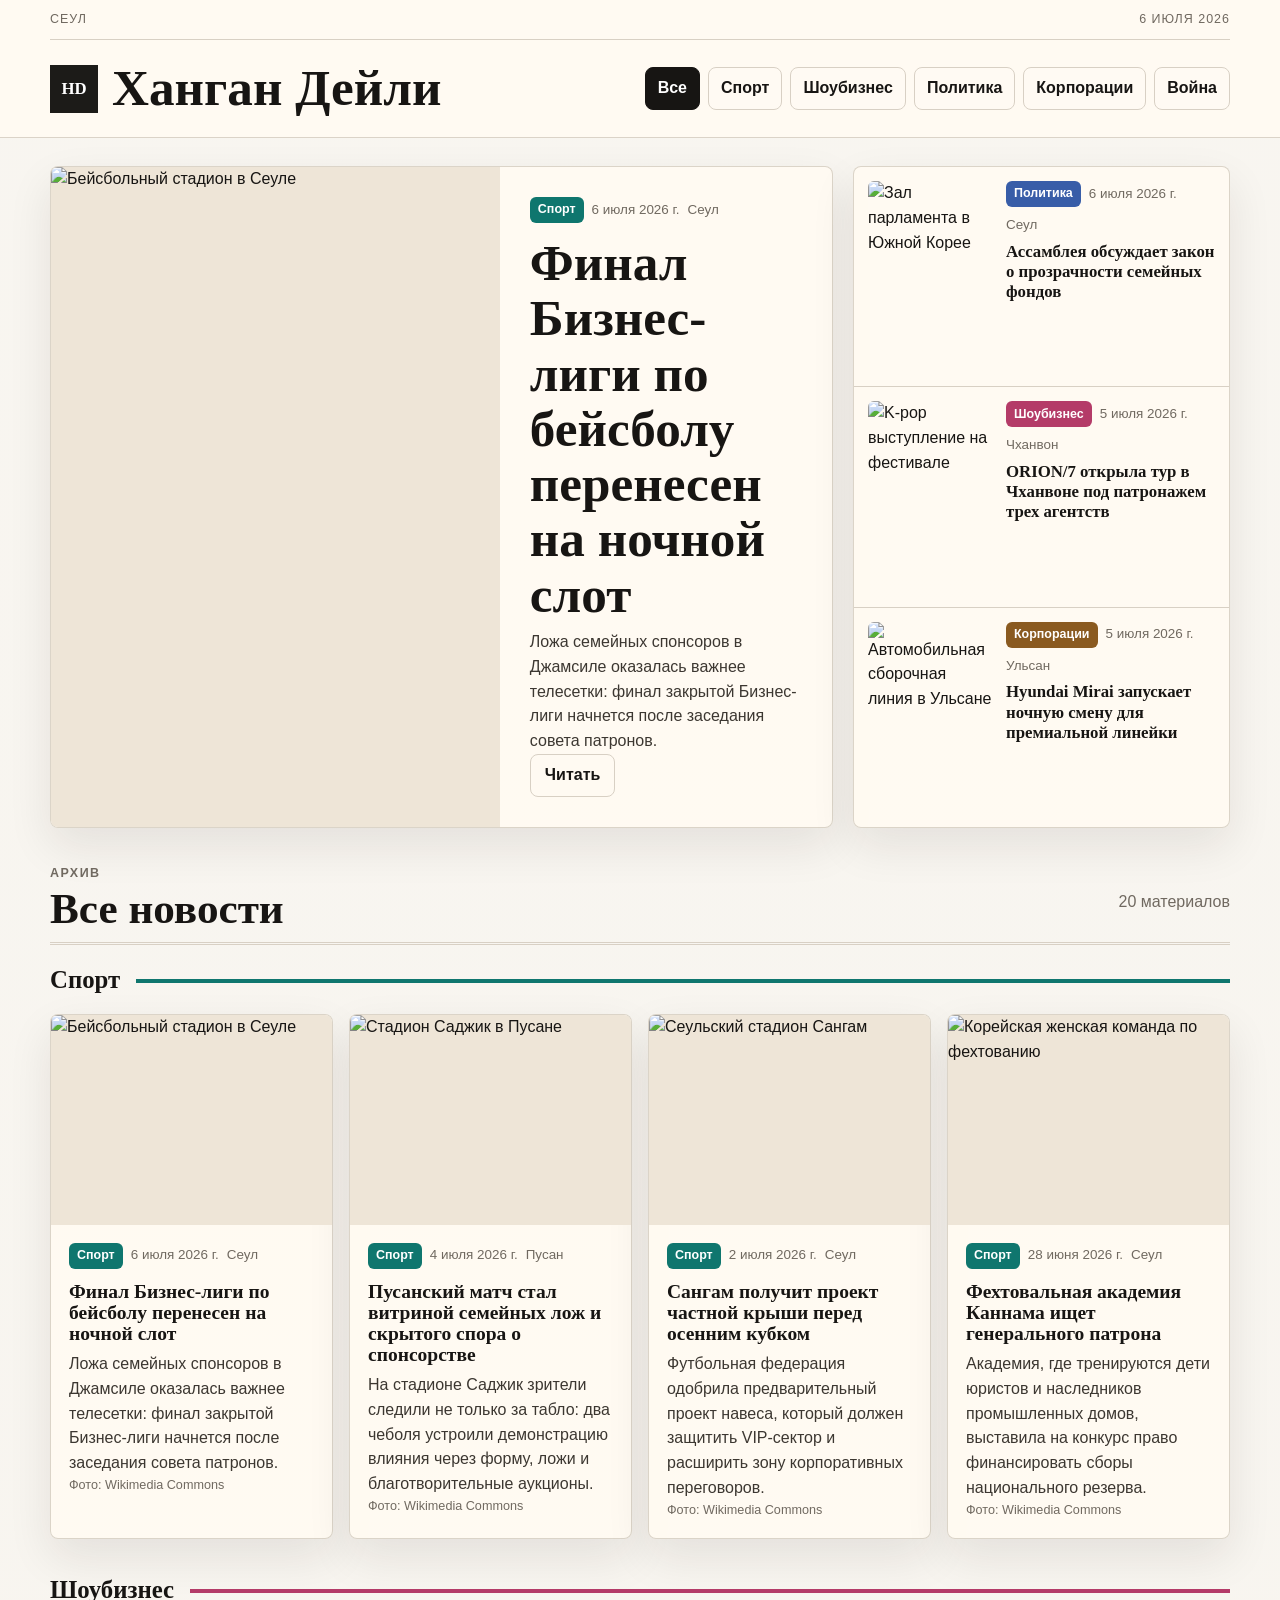
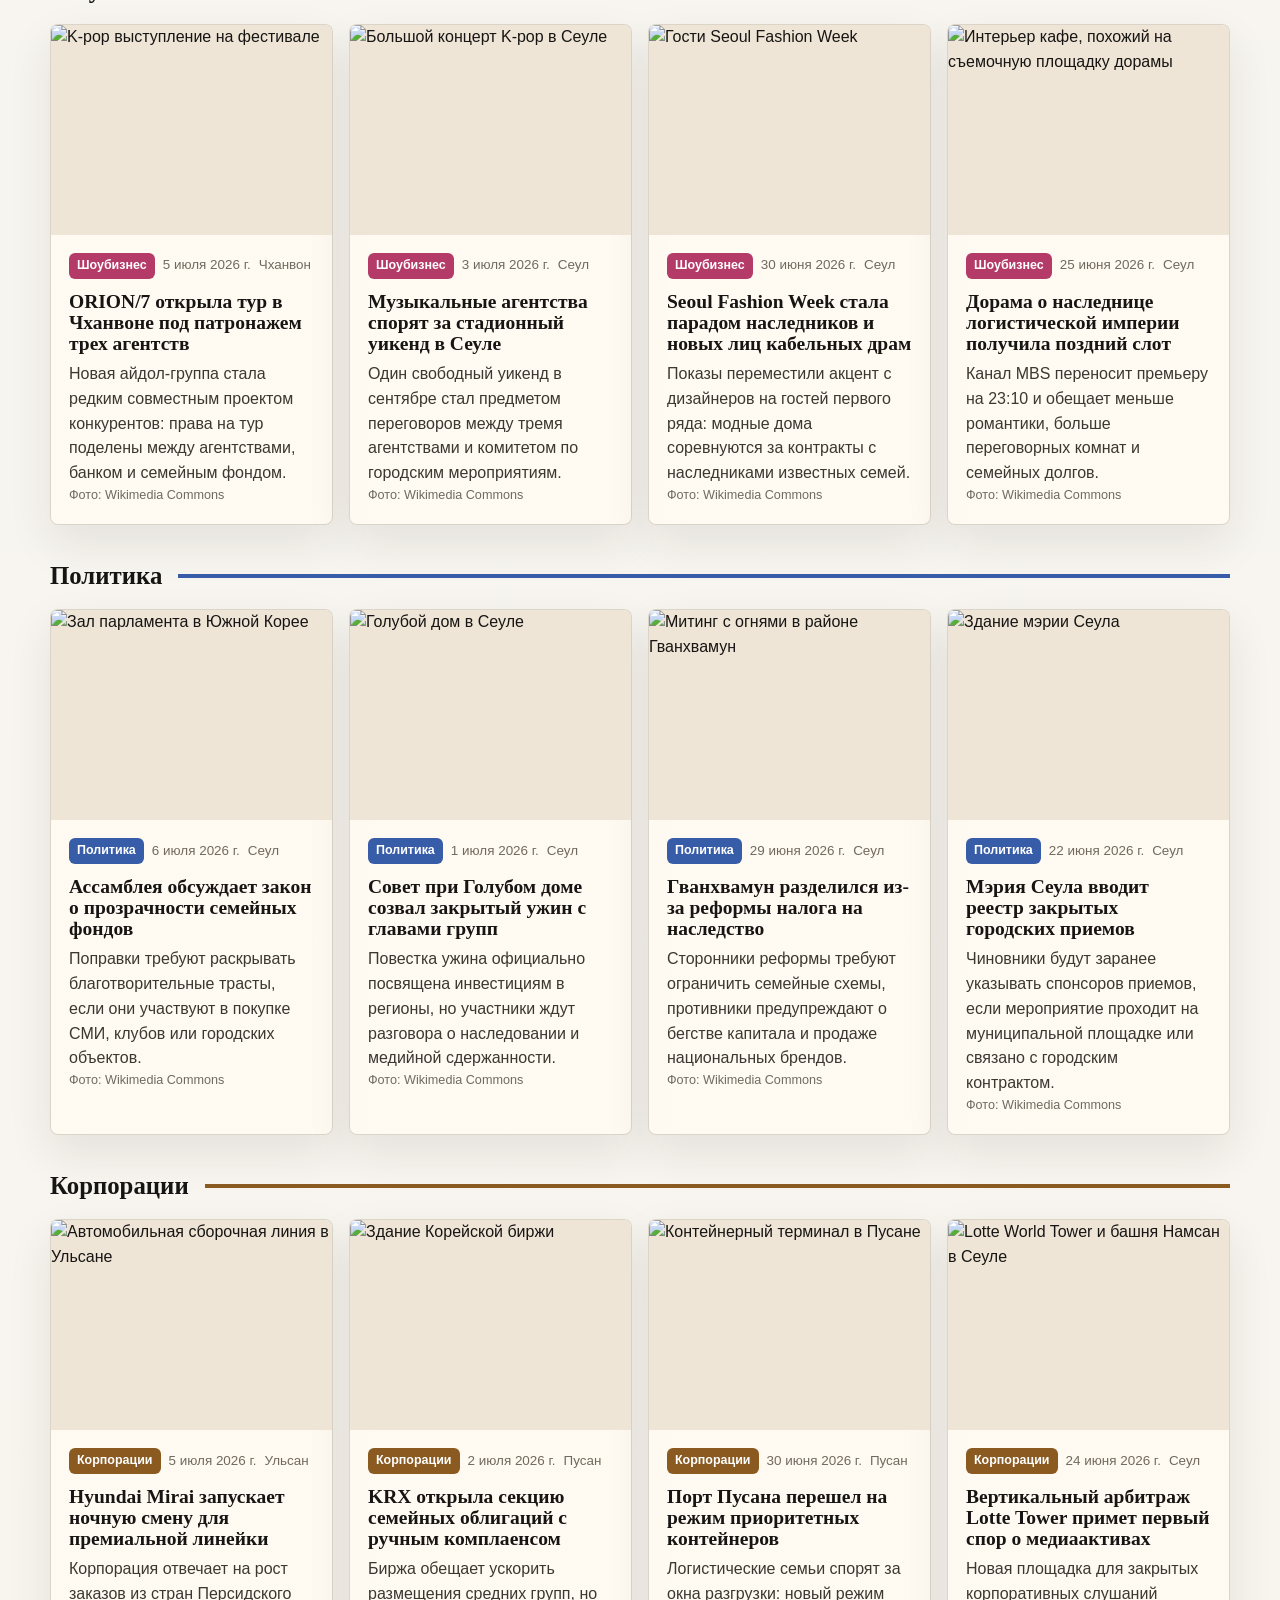
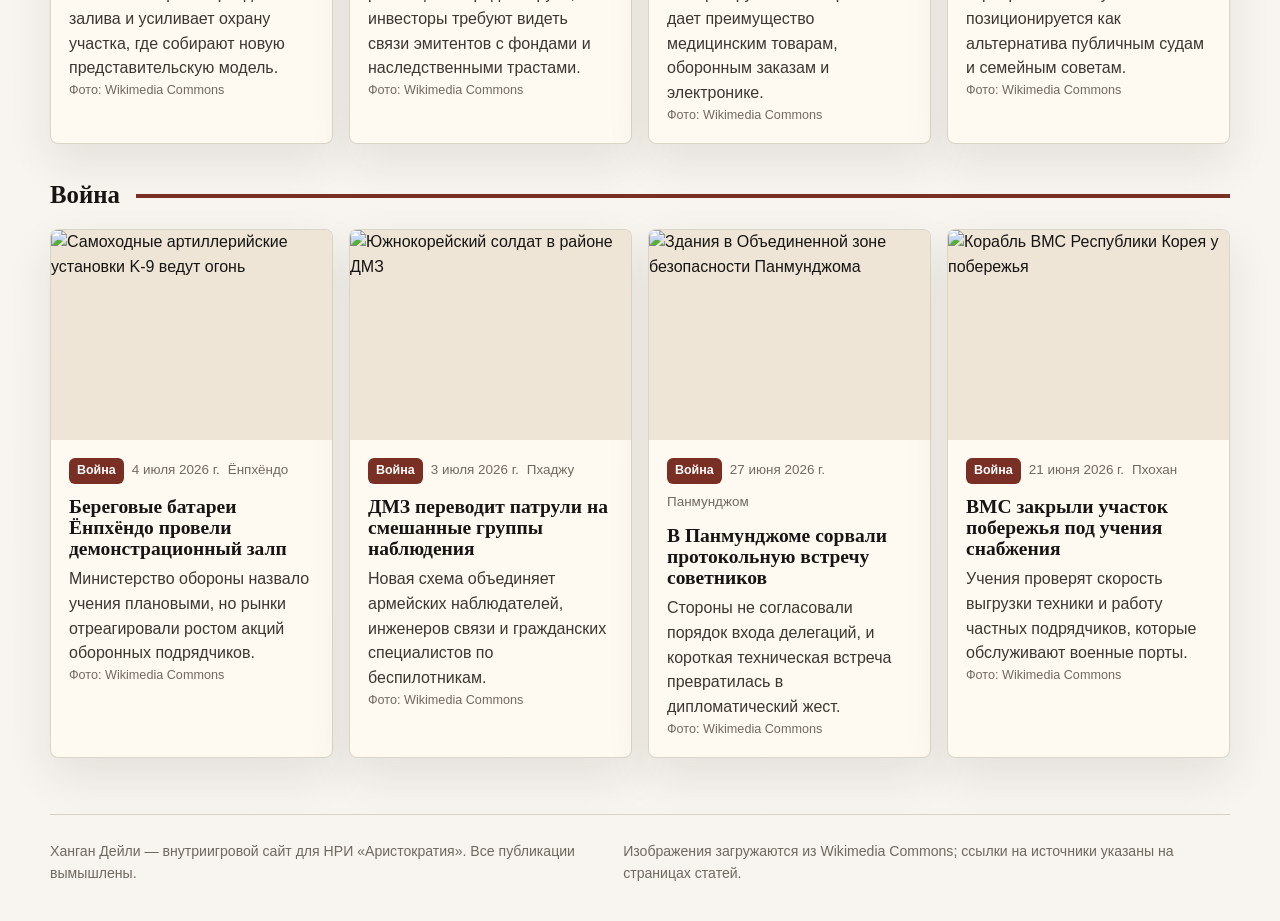
==== index.html @ 41b34a4d "first commit" ====
<!doctype html>
<html lang="ru">
  <head>
    <meta charset="utf-8">
    <meta name="viewport" content="width=device-width, initial-scale=1">
    <title>Ханган Дейли | Новости Республики Корея</title>
    <meta
      name="description"
      content="Игровой новостной сайт для настольной ролевой игры Аристократия: политика, корпорации, спорт, шоубизнес и война в Южной Корее."
    >
    <link rel="stylesheet" href="assets/styles.css">
  </head>
  <body>
    <header class="site-header">
      <div class="topline" aria-label="Служебная строка">
        <span>Сеул</span>
        <span>6 июля 2026</span>
      </div>
      <div class="masthead">
        <a class="brand" href="index.html" aria-label="Ханган Дейли, на главную">
          <span class="brand-mark">HD</span>
          <span>
            <strong>Ханган Дейли</strong>
          </span>
        </a>
        <nav class="category-nav" id="categoryNav" aria-label="Рубрики"></nav>
      </div>
    </header>

    <main>
      <section class="lead-grid" id="leadGrid" aria-label="Главные материалы"></section>
      <section class="section-heading">
        <div>
          <p class="eyebrow">Архив</p>
          <h1>Все новости</h1>
        </div>
        <p id="newsCounter" class="muted"></p>
      </section>
      <section id="newsGroups" class="news-groups" aria-live="polite"></section>
    </main>

    <footer class="site-footer">
      <p>Ханган Дейли — внутриигровой сайт для НРИ «Аристократия». Все публикации вымышлены.</p>
      <p>Изображения загружаются из Wikimedia Commons; ссылки на источники указаны на страницах статей.</p>
    </footer>

    <script src="scripts/news.js"></script>
    <script src="scripts/app.js"></script>
  </body>
</html>
---- assets/styles.css ----
:root {
  --paper: #f7f4ee;
  --ink: #171513;
  --muted: #706960;
  --line: #d8d0c4;
  --panel: #fffaf2;
  --panel-strong: #eee5d7;
  --shadow: 0 18px 45px rgba(30, 24, 18, 0.09);
  --sport: #0f766e;
  --showbiz: #b43b68;
  --politics: #385da8;
  --corporations: #8a5a20;
  --war: #7a2f24;
}

* {
  box-sizing: border-box;
}

body {
  margin: 0;
  color: var(--ink);
  background:
    linear-gradient(rgba(247, 244, 238, 0.88), rgba(247, 244, 238, 0.94)),
    url("https://upload.wikimedia.org/wikipedia/commons/thumb/b/bb/Skyline_view_from_Seoul_City_%28South_Korea%29.jpg/1280px-Skyline_view_from_Seoul_City_%28South_Korea%29.jpg")
      center top / cover fixed;
  font-family: Inter, "Segoe UI", Arial, sans-serif;
  line-height: 1.55;
}

a {
  color: inherit;
}

img {
  display: block;
  max-width: 100%;
}

.site-header {
  border-bottom: 1px solid rgba(216, 208, 196, 0.9);
  background: rgba(255, 250, 242, 0.92);
  backdrop-filter: blur(18px);
}

.site-header.compact {
  position: sticky;
  top: 0;
  z-index: 10;
}

.topline,
.masthead,
main,
.site-footer {
  width: min(1180px, calc(100% - 32px));
  margin: 0 auto;
}

.topline {
  display: flex;
  justify-content: space-between;
  gap: 16px;
  padding: 10px 0;
  color: var(--muted);
  border-bottom: 1px solid var(--line);
  font-size: 0.78rem;
  text-transform: uppercase;
  letter-spacing: 0.08em;
}

.masthead {
  display: flex;
  align-items: center;
  justify-content: space-between;
  gap: 24px;
  padding: 24px 0;
}

.brand {
  display: inline-flex;
  align-items: center;
  gap: 14px;
  text-decoration: none;
}

.brand-mark {
  display: grid;
  place-items: center;
  width: 48px;
  height: 48px;
  flex: 0 0 auto;
  color: #fff;
  background: #1c1b18;
  border: 2px solid #1c1b18;
  font-family: Georgia, "Times New Roman", serif;
  font-size: 1.05rem;
  font-weight: 700;
}

.brand strong {
  display: block;
  font-family: Georgia, "Times New Roman", serif;
  font-size: clamp(1.7rem, 4vw, 3.2rem);
  line-height: 0.95;
  letter-spacing: 0;
}

.brand small {
  display: block;
  max-width: 520px;
  margin-top: 7px;
  color: var(--muted);
  font-size: 0.91rem;
}

.category-nav {
  display: flex;
  flex-wrap: wrap;
  justify-content: flex-end;
  gap: 8px;
}

.category-button,
.back-link,
.read-link {
  min-height: 38px;
  border: 1px solid var(--line);
  border-radius: 8px;
  background: rgba(255, 250, 242, 0.78);
  color: var(--ink);
  font: inherit;
  font-weight: 700;
  text-decoration: none;
  cursor: pointer;
}

.category-button {
  padding: 8px 12px;
}

.category-button[aria-pressed="true"] {
  border-color: var(--category-color, var(--ink));
  color: #fff;
  background: var(--category-color, var(--ink));
}

.back-link,
.read-link {
  display: inline-flex;
  align-items: center;
  justify-content: center;
  padding: 8px 14px;
}

main {
  padding: 28px 0 56px;
}

.lead-grid {
  display: grid;
  grid-template-columns: minmax(0, 1.35fr) minmax(280px, 0.65fr);
  gap: 20px;
  margin-bottom: 36px;
}

.lead-card,
.lead-stack,
.news-card,
.article-shell {
  background: rgba(255, 250, 242, 0.94);
  border: 1px solid rgba(216, 208, 196, 0.9);
  box-shadow: var(--shadow);
}

.lead-card,
.news-card,
.article-shell {
  border-radius: 8px;
  overflow: hidden;
}

.lead-card {
  display: grid;
  grid-template-columns: minmax(0, 1fr) minmax(280px, 0.74fr);
  min-height: 430px;
  text-decoration: none;
}

.lead-card .card-image {
  min-height: 100%;
}

.lead-card .card-body {
  padding: 30px;
}

.lead-stack {
  display: grid;
  align-content: stretch;
  border-radius: 8px;
  overflow: hidden;
}

.lead-stack-item {
  display: grid;
  grid-template-columns: 124px minmax(0, 1fr);
  gap: 14px;
  padding: 14px;
  text-decoration: none;
  border-bottom: 1px solid var(--line);
}

.lead-stack-item:last-child {
  border-bottom: 0;
}

.lead-stack-item img {
  width: 124px;
  height: 94px;
  object-fit: cover;
  border-radius: 6px;
}

.lead-stack-item h3 {
  margin: 6px 0 0;
  font-family: Georgia, "Times New Roman", serif;
  font-size: 1.05rem;
  line-height: 1.2;
}

.section-heading {
  display: flex;
  align-items: end;
  justify-content: space-between;
  gap: 16px;
  margin: 22px 0 16px;
  padding-bottom: 12px;
  border-bottom: 3px double var(--line);
}

.section-heading h1,
.section-heading h2 {
  margin: 0;
  font-family: Georgia, "Times New Roman", serif;
  font-size: clamp(1.8rem, 3.5vw, 2.7rem);
  line-height: 1;
}

.eyebrow {
  margin: 0 0 4px;
  color: var(--muted);
  font-size: 0.78rem;
  font-weight: 800;
  text-transform: uppercase;
  letter-spacing: 0.12em;
}

.muted {
  color: var(--muted);
}

.news-groups {
  display: grid;
  gap: 32px;
}

.category-section {
  --category-color: var(--ink);
}

.category-title {
  display: flex;
  align-items: center;
  justify-content: space-between;
  gap: 16px;
  margin: 0 0 14px;
}

.category-title h2 {
  margin: 0;
  font-family: Georgia, "Times New Roman", serif;
  font-size: 1.55rem;
}

.category-rule {
  height: 4px;
  flex: 1;
  background: var(--category-color);
}

.news-grid {
  display: grid;
  grid-template-columns: repeat(4, minmax(0, 1fr));
  gap: 16px;
}

.news-card {
  display: flex;
  min-height: 100%;
  flex-direction: column;
  text-decoration: none;
  transition: transform 160ms ease, box-shadow 160ms ease;
}

.lead-card:hover,
.news-card:hover,
.lead-stack-item:hover,
.read-link:hover,
.back-link:hover,
.category-button:hover {
  transform: translateY(-1px);
}

.lead-card:hover,
.news-card:hover,
.lead-stack-item:hover {
  box-shadow: 0 16px 32px rgba(30, 24, 18, 0.12);
}

.card-image {
  position: relative;
  background: var(--panel-strong);
}

.card-image img {
  width: 100%;
  height: 210px;
  object-fit: cover;
}

.lead-card .card-image img {
  height: 100%;
  min-height: 430px;
}

.card-body {
  display: flex;
  min-height: 0;
  flex: 1;
  flex-direction: column;
  padding: 18px;
}

.card-meta,
.article-meta {
  display: flex;
  flex-wrap: wrap;
  gap: 8px;
  align-items: center;
  color: var(--muted);
  font-size: 0.84rem;
}

.tag {
  display: inline-flex;
  align-items: center;
  min-height: 26px;
  padding: 3px 8px;
  border-radius: 6px;
  color: #fff;
  background: var(--category-color, var(--ink));
  font-size: 0.78rem;
  font-weight: 800;
}

.news-card h3,
.lead-card h2 {
  margin: 12px 0 8px;
  font-family: Georgia, "Times New Roman", serif;
  line-height: 1.08;
  letter-spacing: 0;
}

.lead-card h2 {
  font-size: clamp(2rem, 4vw, 3.7rem);
}

.news-card h3 {
  font-size: 1.22rem;
}

.summary {
  margin: 0;
  color: #3c3731;
}

.read-link {
  align-self: flex-start;
  margin-top: auto;
}

.source-link {
  color: var(--muted);
  font-size: 0.79rem;
}

.article-shell {
  max-width: 920px;
  margin: 0 auto;
}

.article-hero {
  position: relative;
}

.article-hero img {
  width: 100%;
  max-height: 560px;
  object-fit: cover;
}

.article-content {
  padding: clamp(22px, 5vw, 52px);
}

.article-content h1 {
  margin: 14px 0 18px;
  font-family: Georgia, "Times New Roman", serif;
  font-size: clamp(2.2rem, 6vw, 4.8rem);
  line-height: 0.98;
  letter-spacing: 0;
}

.article-summary {
  max-width: 760px;
  margin: 0 0 28px;
  color: #3b3630;
  font-size: clamp(1.05rem, 2vw, 1.3rem);
  line-height: 1.5;
}

.article-content p {
  max-width: 760px;
  margin: 0 0 18px;
  font-size: 1.06rem;
}

.article-byline {
  margin-top: 28px;
  padding-top: 16px;
  border-top: 1px solid var(--line);
  color: var(--muted);
  font-size: 0.9rem;
}

.related-shell {
  max-width: 920px;
  margin: 32px auto 0;
}

.related-grid {
  display: grid;
  grid-template-columns: repeat(3, minmax(0, 1fr));
  gap: 16px;
}

.empty-state {
  max-width: 720px;
  margin: 36px auto;
  padding: 28px;
  border: 1px solid var(--line);
  border-radius: 8px;
  background: rgba(255, 250, 242, 0.94);
  text-align: center;
}

.site-footer {
  display: flex;
  justify-content: space-between;
  gap: 18px;
  padding: 26px 0 36px;
  color: var(--muted);
  border-top: 1px solid var(--line);
  font-size: 0.88rem;
}

.site-footer p {
  margin: 0;
}

@media (max-width: 980px) {
  .masthead,
  .site-footer {
    align-items: flex-start;
    flex-direction: column;
  }

  .category-nav {
    justify-content: flex-start;
  }

  .lead-grid,
  .lead-card {
    grid-template-columns: 1fr;
  }

  .lead-card .card-image img {
    min-height: 280px;
    max-height: 420px;
  }

  .news-grid,
  .related-grid {
    grid-template-columns: repeat(2, minmax(0, 1fr));
  }
}

@media (max-width: 640px) {
  .topline,
  .masthead,
  main,
  .site-footer {
    width: min(100% - 20px, 1180px);
  }

  .topline {
    flex-wrap: wrap;
    gap: 6px 14px;
  }

  .brand {
    align-items: flex-start;
  }

  .brand-mark {
    width: 42px;
    height: 42px;
  }

  .category-nav {
    width: 100%;
    display: grid;
    grid-template-columns: repeat(2, minmax(0, 1fr));
  }

  .category-button {
    width: 100%;
  }

  .section-heading,
  .category-title {
    align-items: flex-start;
    flex-direction: column;
  }

  .category-rule {
    width: 100%;
    flex: none;
  }

  .news-grid,
  .related-grid {
    grid-template-columns: 1fr;
  }

  .lead-stack-item {
    grid-template-columns: 96px minmax(0, 1fr);
  }

  .lead-stack-item img {
    width: 96px;
    height: 86px;
  }

  .card-image img {
    height: 220px;
  }
}
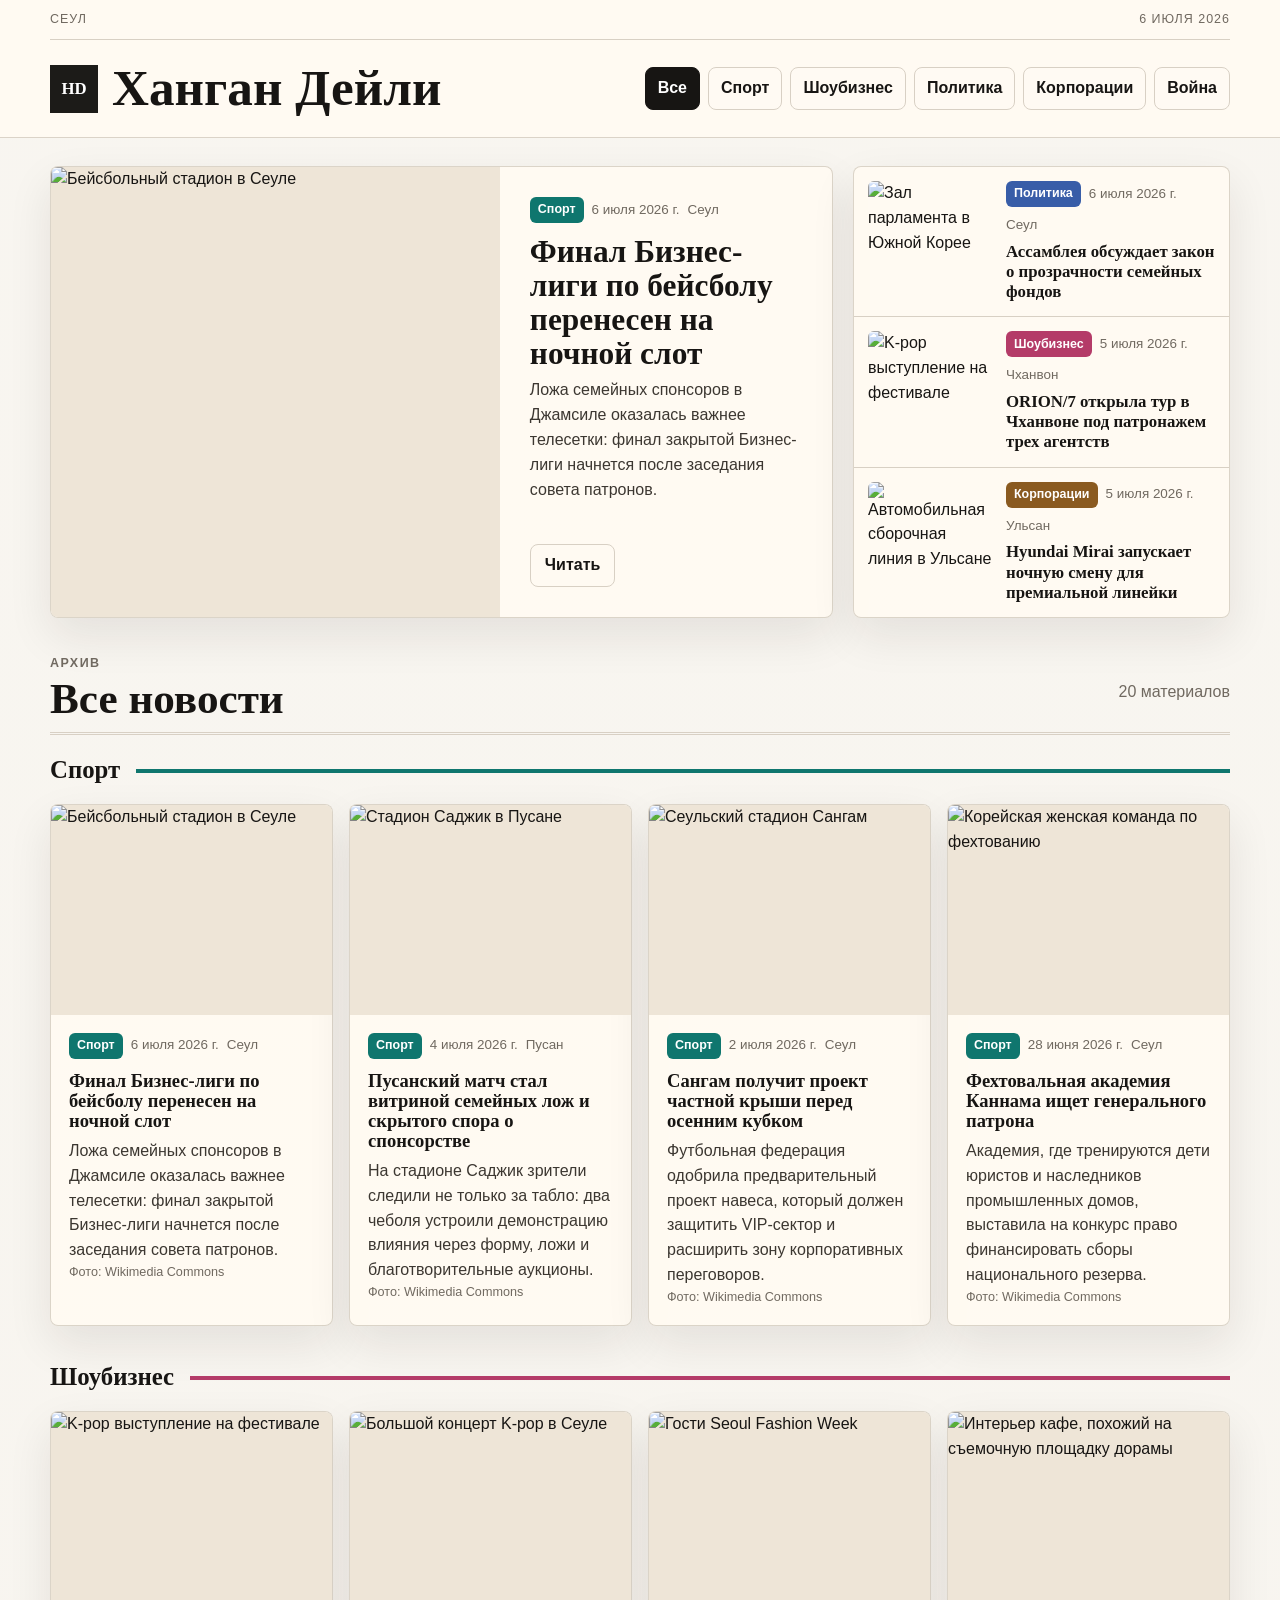
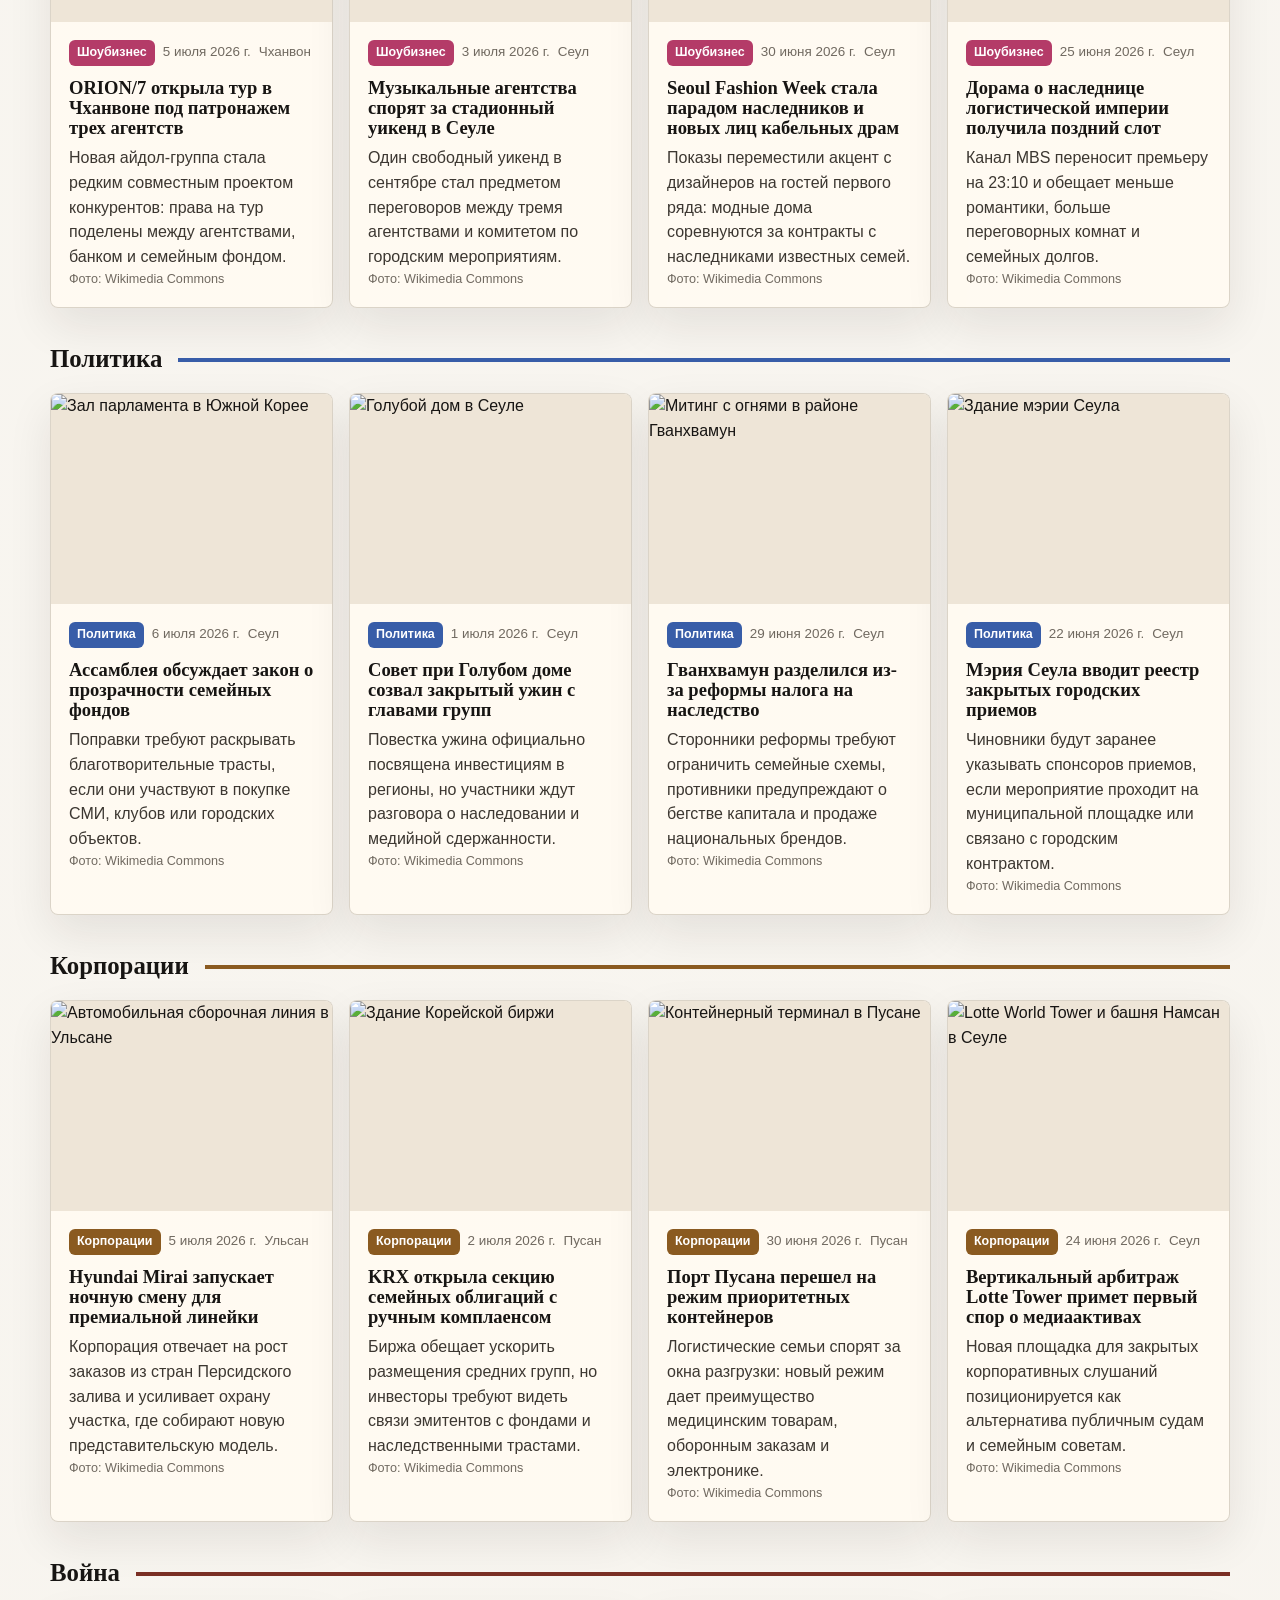
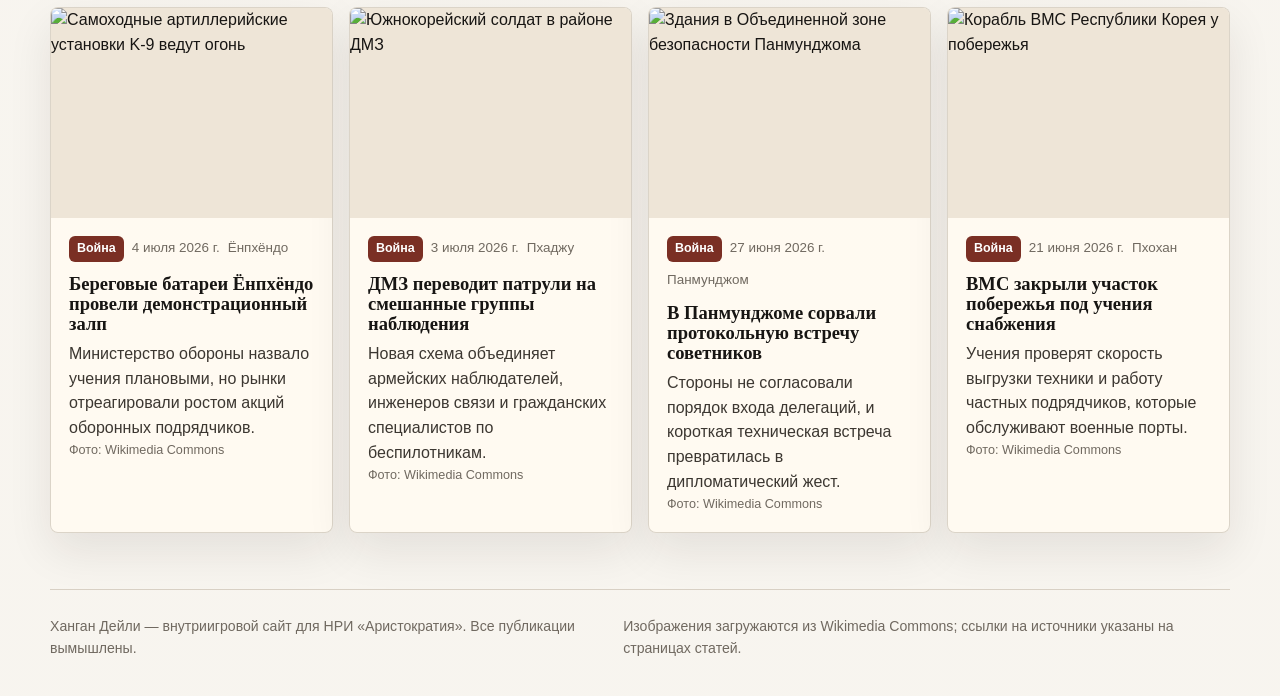
==== commit 344be0e6: "Tighten lead headline sizing" ====
--- a/index.html
+++ b/index.html
@@ -8,7 +8,7 @@
       name="description"
       content="Игровой новостной сайт для настольной ролевой игры Аристократия: политика, корпорации, спорт, шоубизнес и война в Южной Корее."
     >
-    <link rel="stylesheet" href="assets/styles.css">
+    <link rel="stylesheet" href="assets/styles.css?v=20260706-2">
   </head>
   <body>
     <header class="site-header">
--- a/assets/styles.css
+++ b/assets/styles.css
@@ -370,14 +370,16 @@
   font-family: Georgia, "Times New Roman", serif;
   line-height: 1.08;
   letter-spacing: 0;
+  hyphens: auto;
+  overflow-wrap: break-word;
 }
 
 .lead-card h2 {
-  font-size: clamp(2rem, 4vw, 3.7rem);
+  font-size: clamp(1.55rem, 2.45vw, 2.35rem);
 }
 
 .news-card h3 {
-  font-size: 1.22rem;
+  font-size: clamp(1.05rem, 1.45vw, 1.22rem);
 }
 
 .summary {
@@ -420,6 +422,8 @@
   font-size: clamp(2.2rem, 6vw, 4.8rem);
   line-height: 0.98;
   letter-spacing: 0;
+  hyphens: auto;
+  overflow-wrap: break-word;
 }
 
 .article-summary {
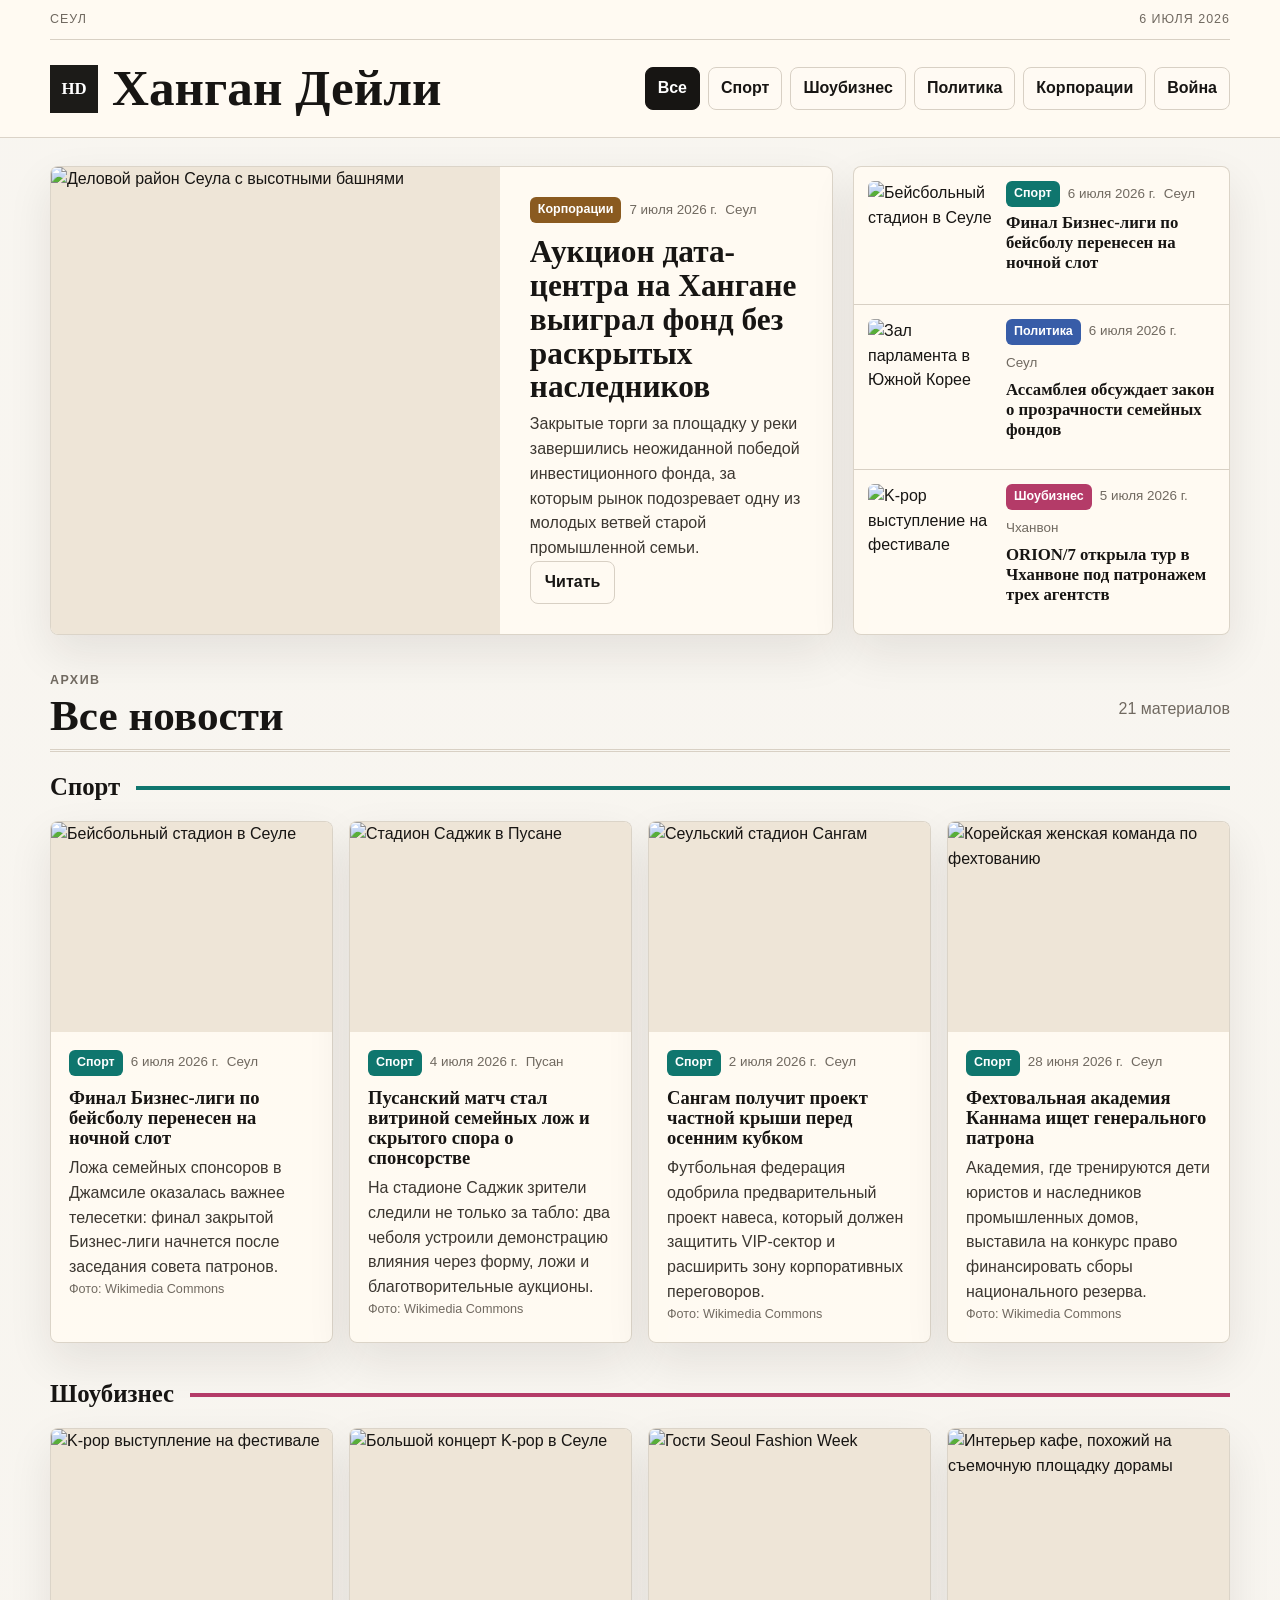
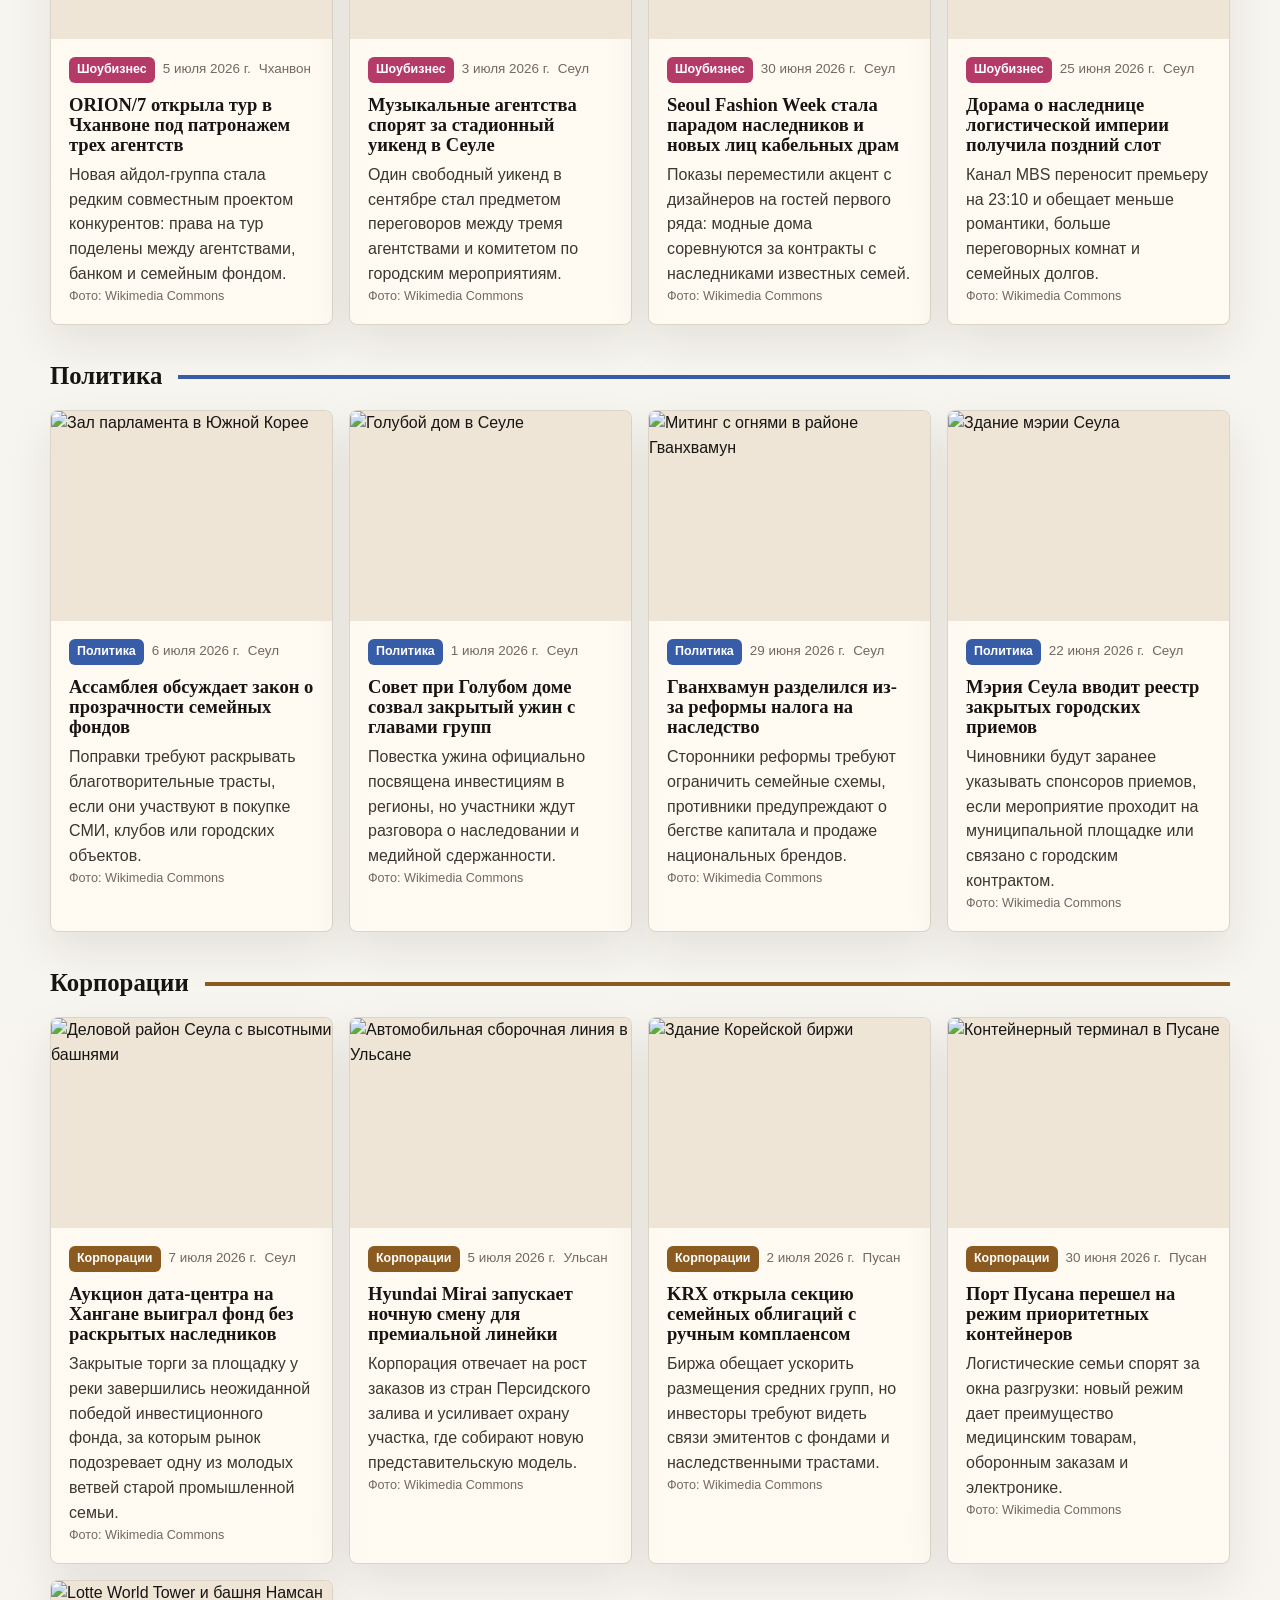
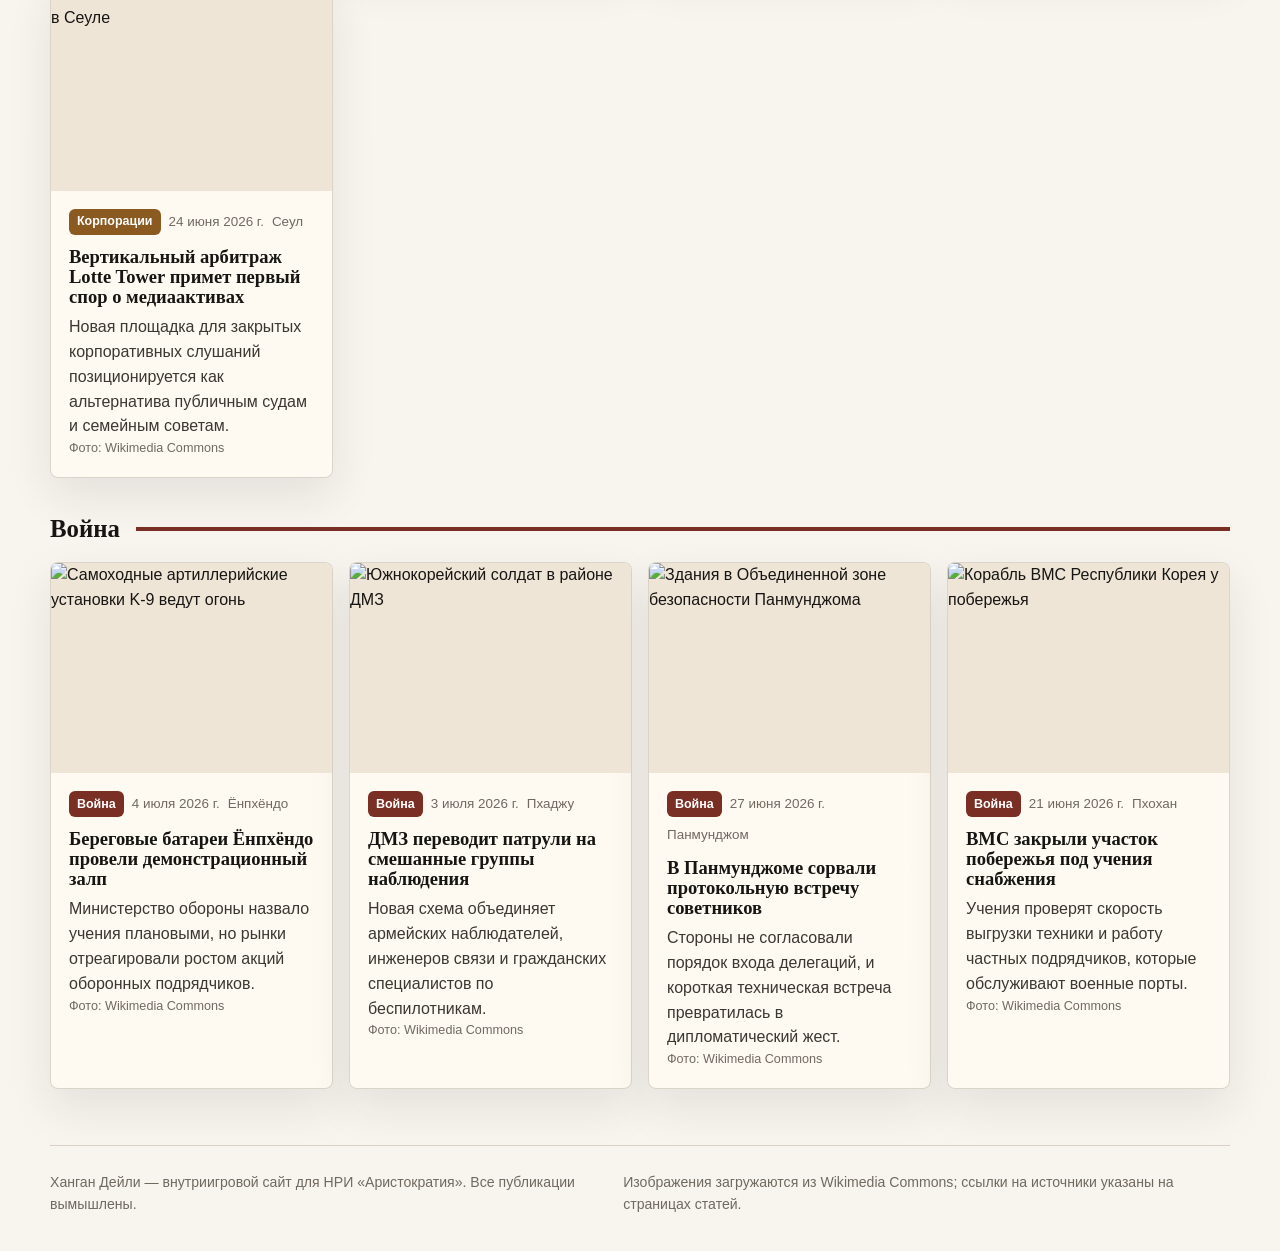
==== commit 389a37e2: "Align mobile header" ====
--- a/index.html
+++ b/index.html
@@ -8,7 +8,7 @@
       name="description"
       content="Игровой новостной сайт для настольной ролевой игры Аристократия: политика, корпорации, спорт, шоубизнес и война в Южной Корее."
     >
-    <link rel="stylesheet" href="assets/styles.css?v=20260706-2">
+    <link rel="stylesheet" href="assets/styles.css?v=20260706-3">
   </head>
   <body>
     <header class="site-header">
--- a/assets/styles.css
+++ b/assets/styles.css
@@ -515,7 +515,7 @@
   .masthead,
   main,
   .site-footer {
-    width: min(100% - 20px, 1180px);
+    width: min(100% - 24px, 1180px);
   }
 
   .topline {
@@ -524,18 +524,27 @@
   }
 
   .brand {
-    align-items: flex-start;
+    width: 100%;
+    align-items: center;
+    justify-content: center;
+    gap: 12px;
+    text-align: center;
   }
 
   .brand-mark {
-    width: 42px;
-    height: 42px;
+    width: 44px;
+    height: 44px;
+  }
+
+  .brand strong {
+    font-size: clamp(1.85rem, 8vw, 2.25rem);
   }
 
   .category-nav {
     width: 100%;
     display: grid;
     grid-template-columns: repeat(2, minmax(0, 1fr));
+    gap: 8px;
   }
 
   .category-button {
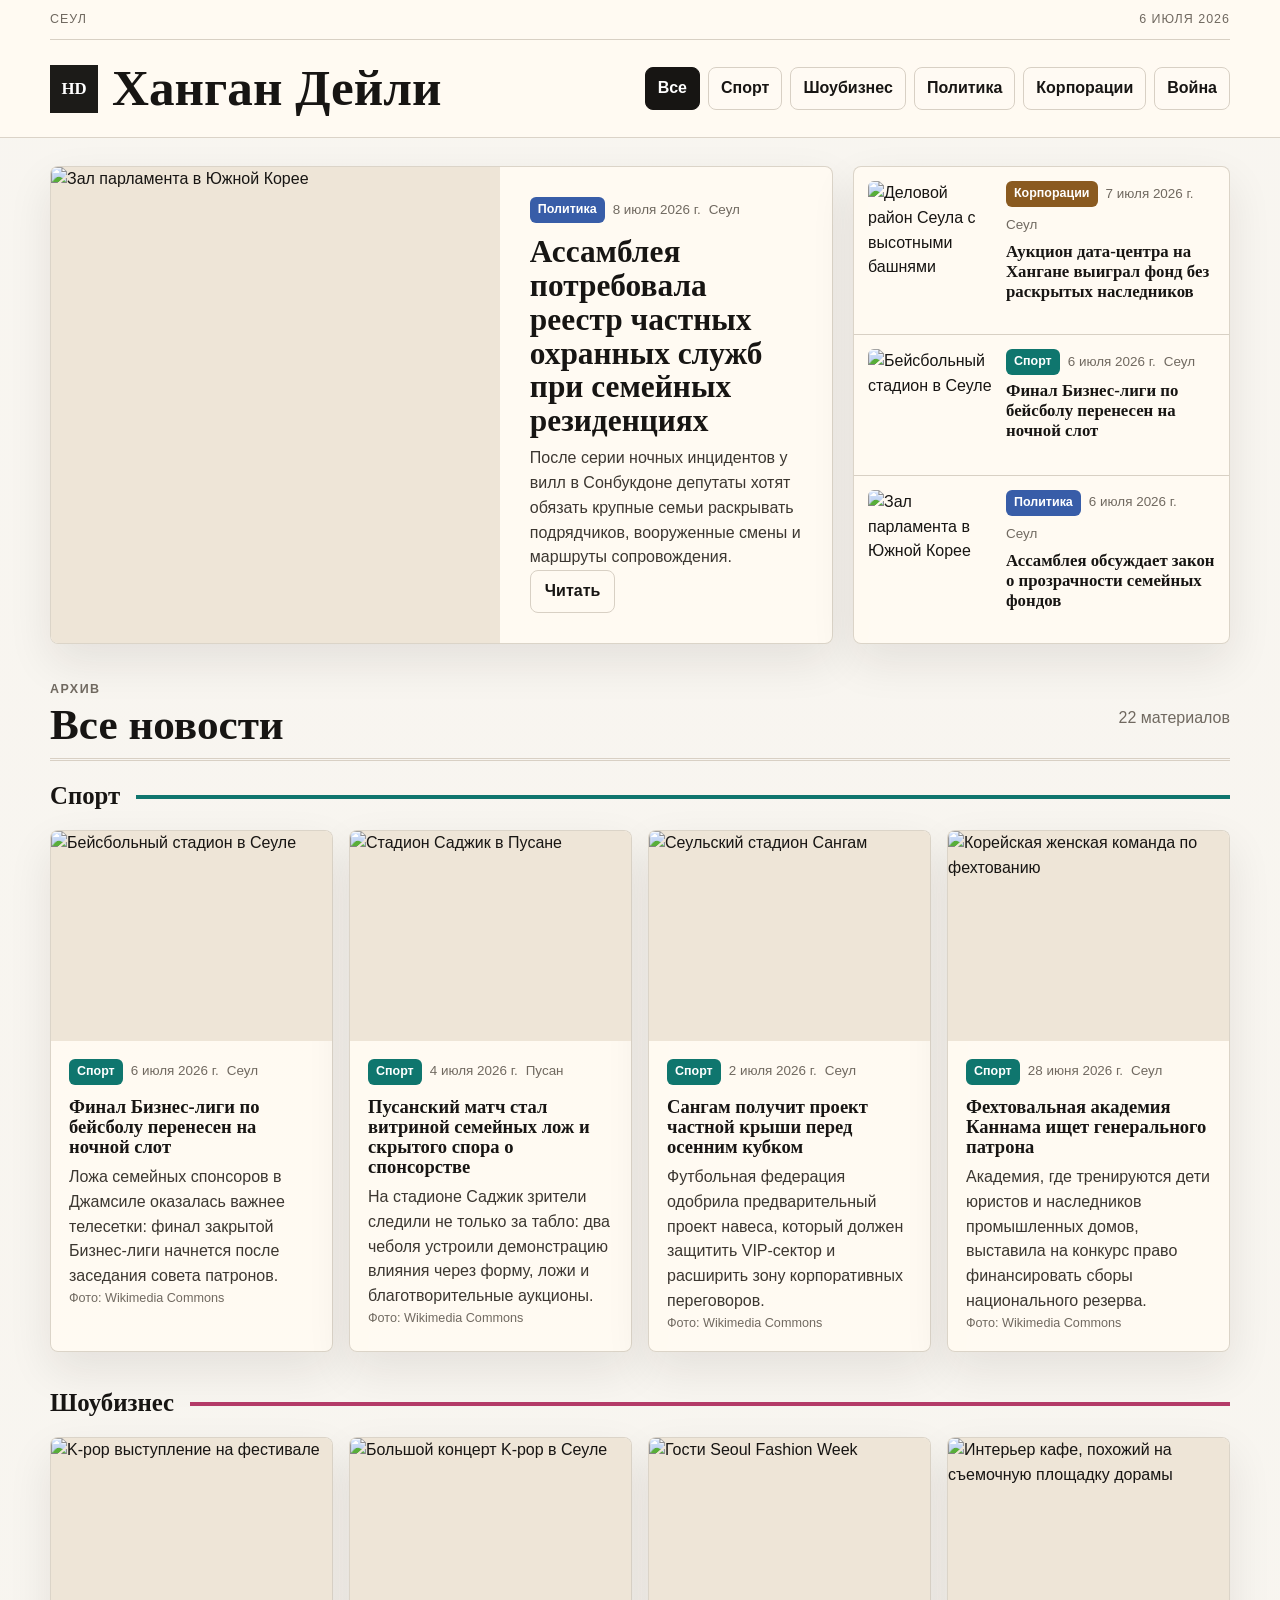
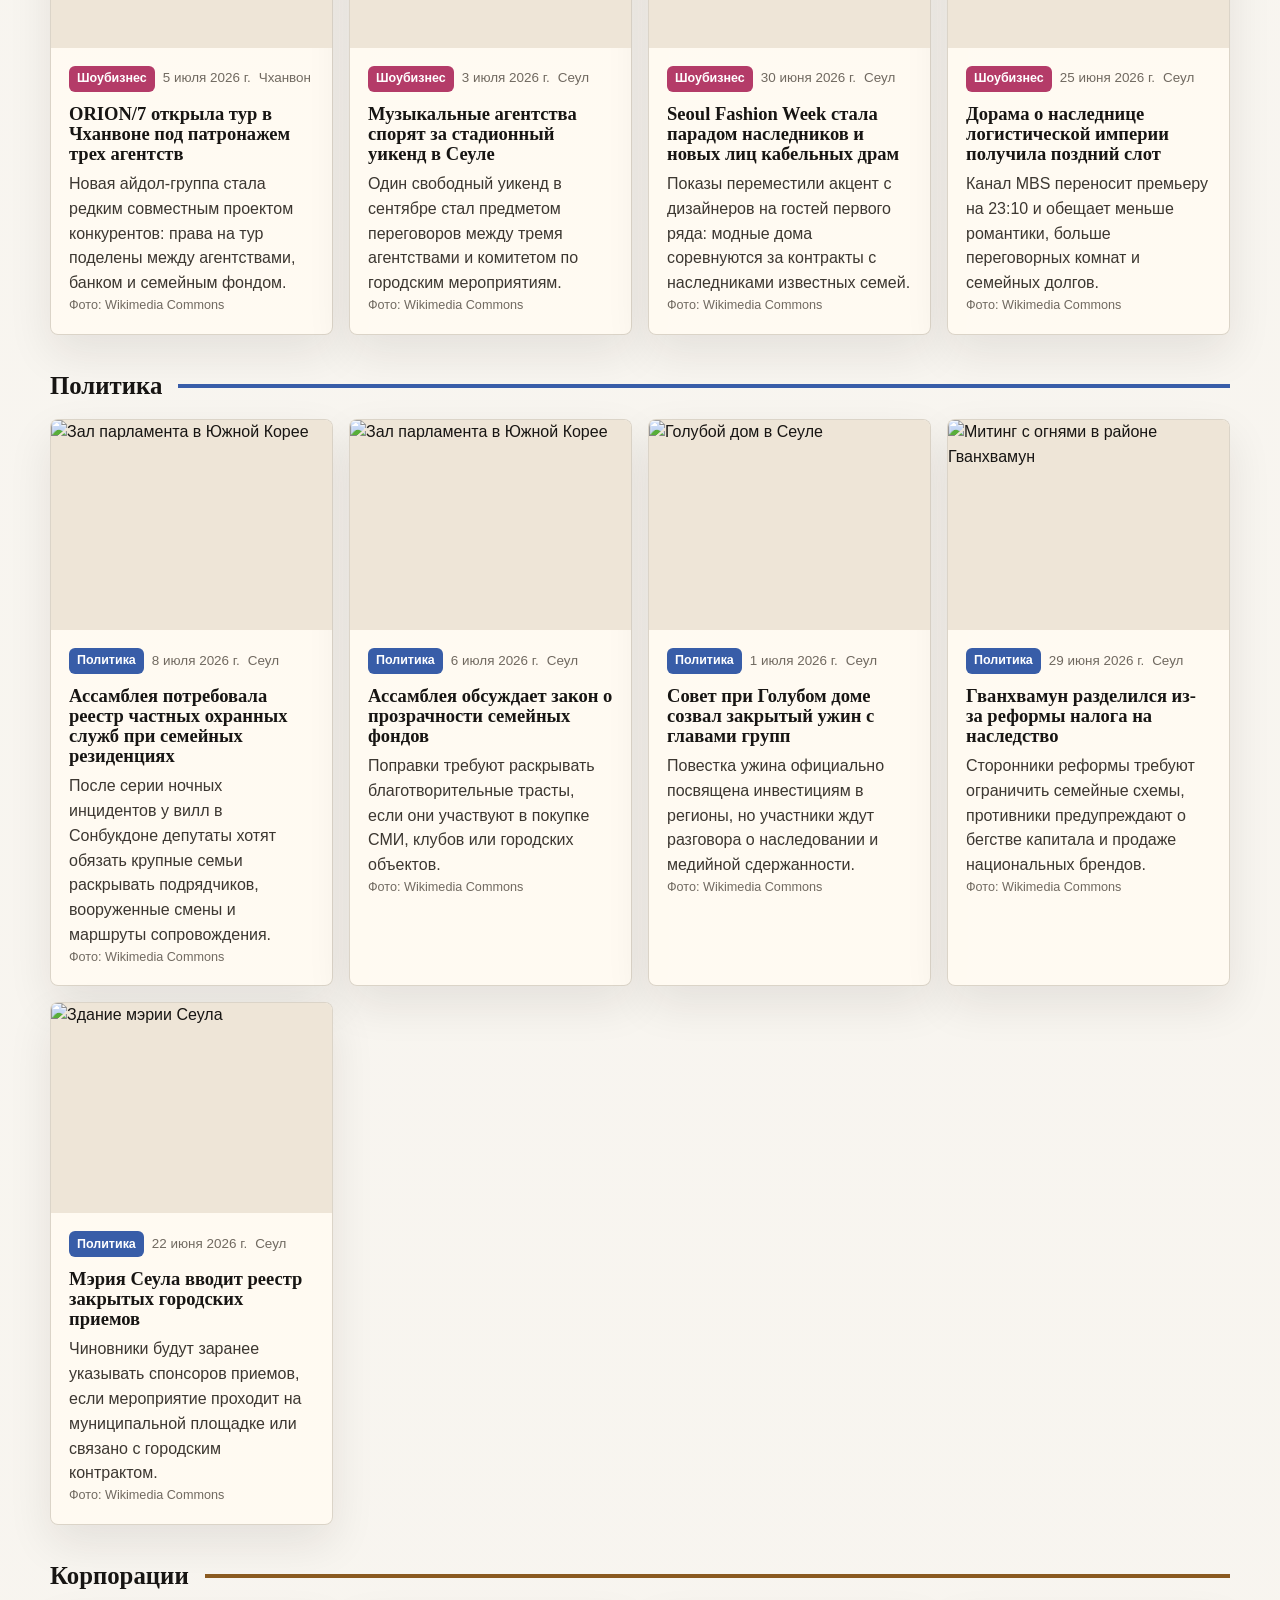
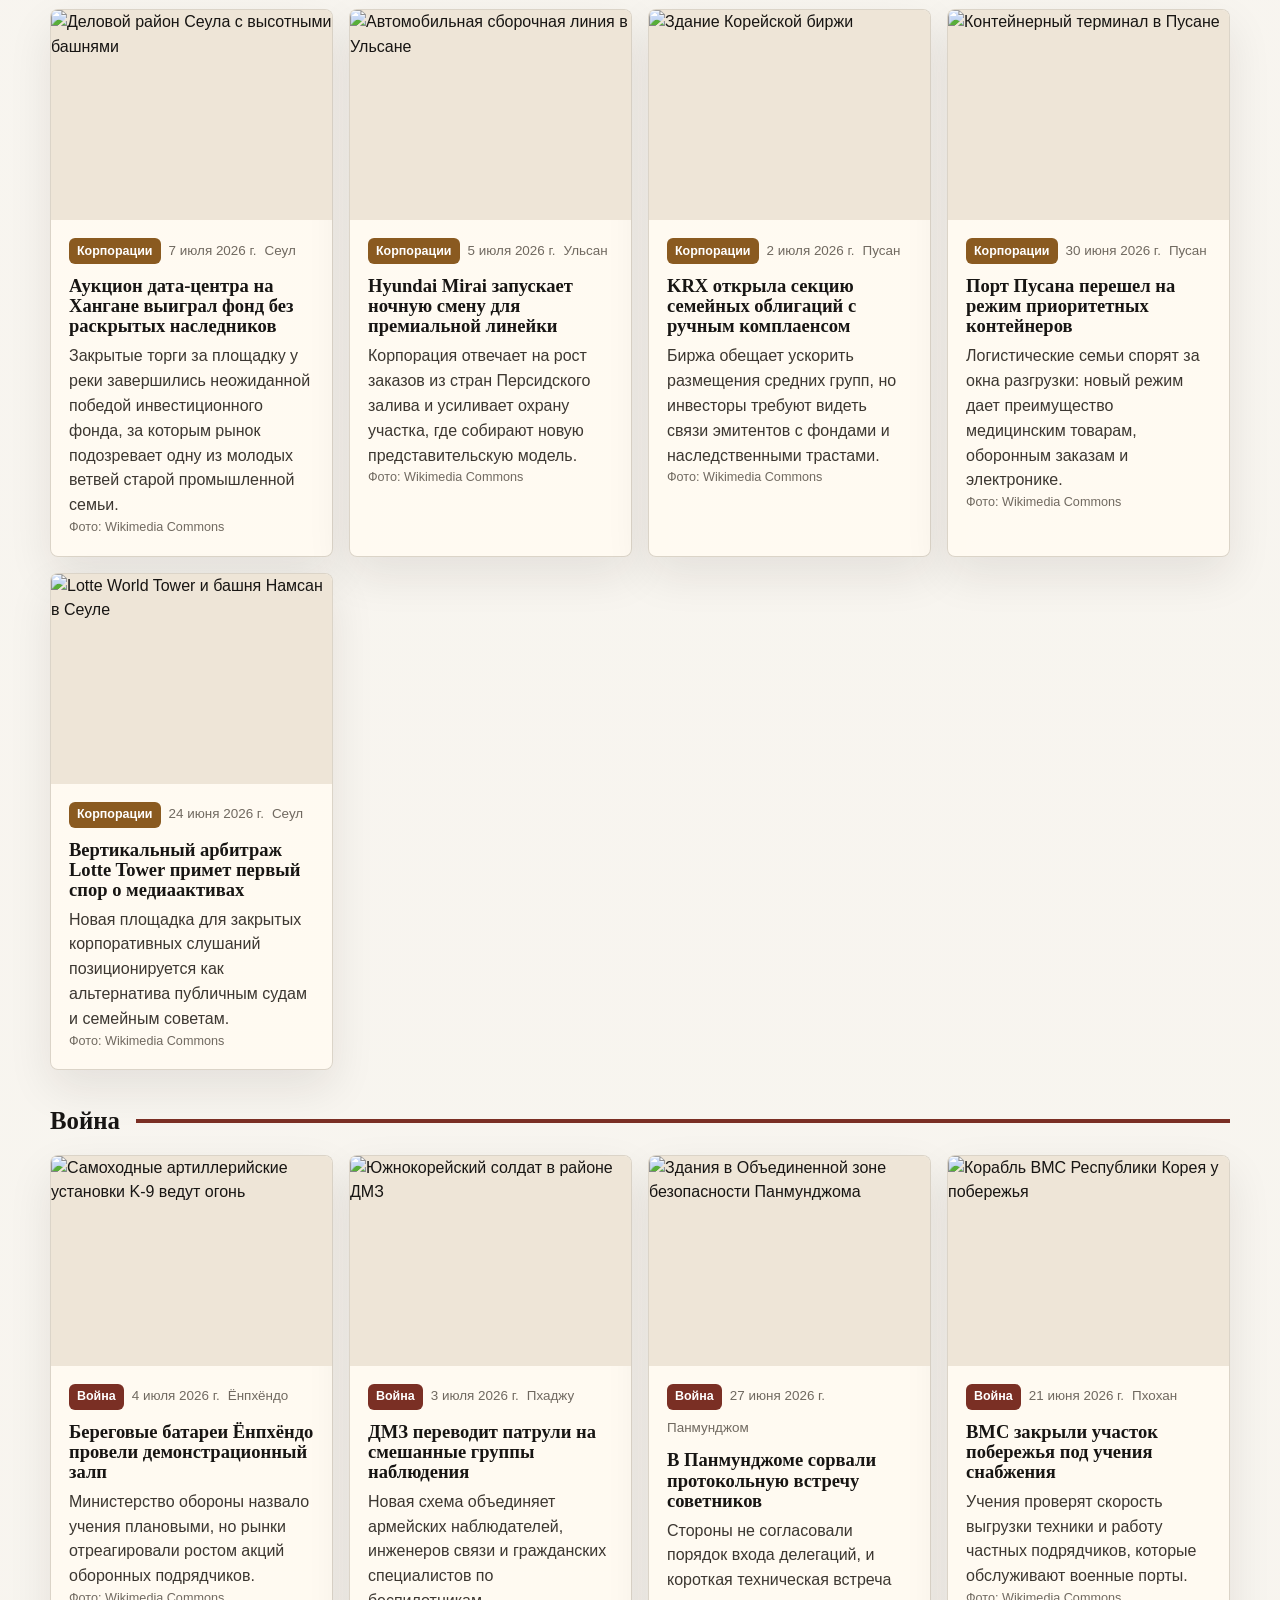
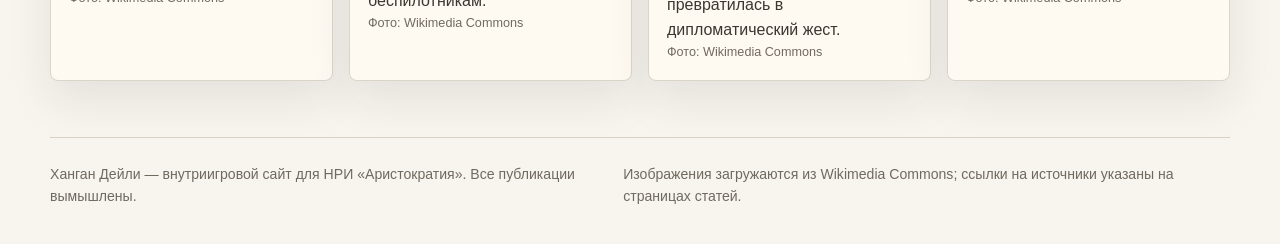
==== commit bfffd834: "Avoid cached news data" ====
--- a/index.html
+++ b/index.html
@@ -44,7 +44,11 @@
       <p>Изображения загружаются из Wikimedia Commons; ссылки на источники указаны на страницах статей.</p>
     </footer>
 
-    <script src="scripts/news.js"></script>
+    <script>
+      document.write(
+        `<script src="scripts/news.js?v=${Math.floor(Date.now() / 60000)}"><\/script>`,
+      );
+    </script>
     <script src="scripts/app.js"></script>
   </body>
 </html>
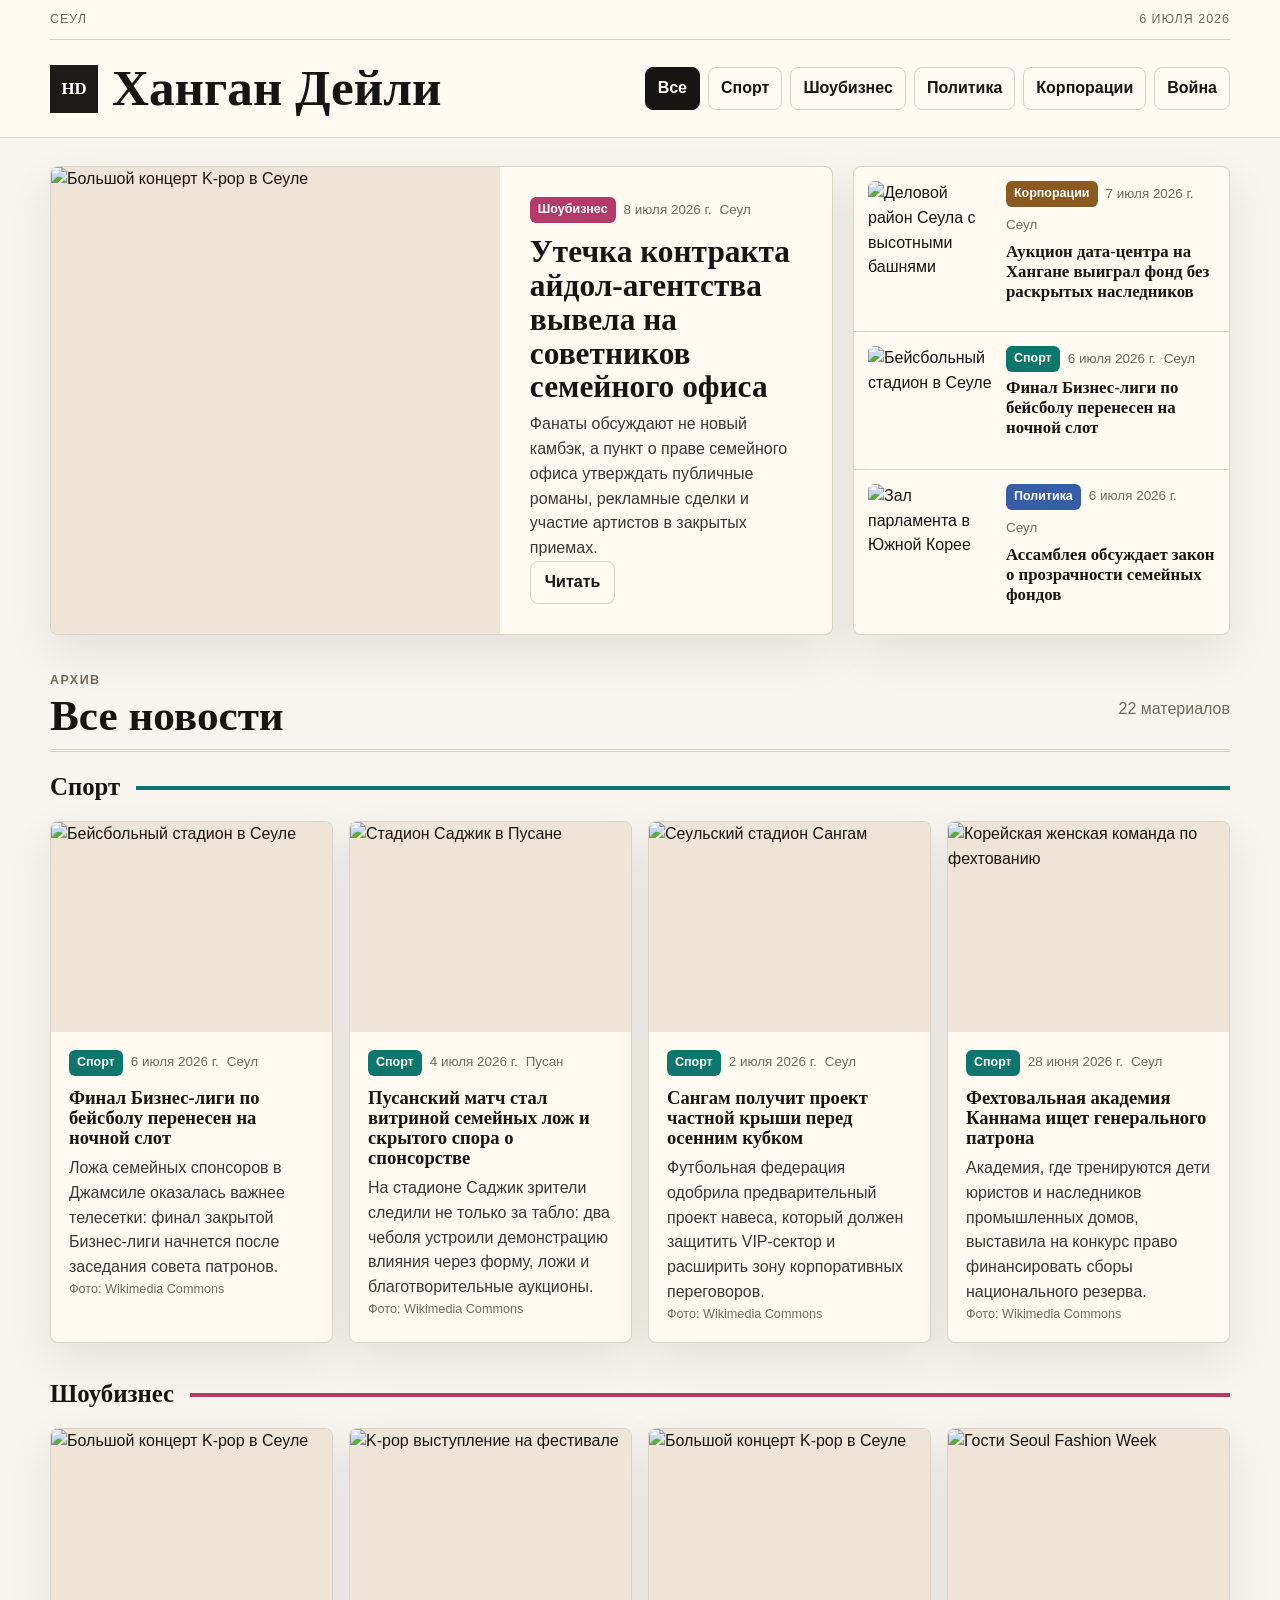
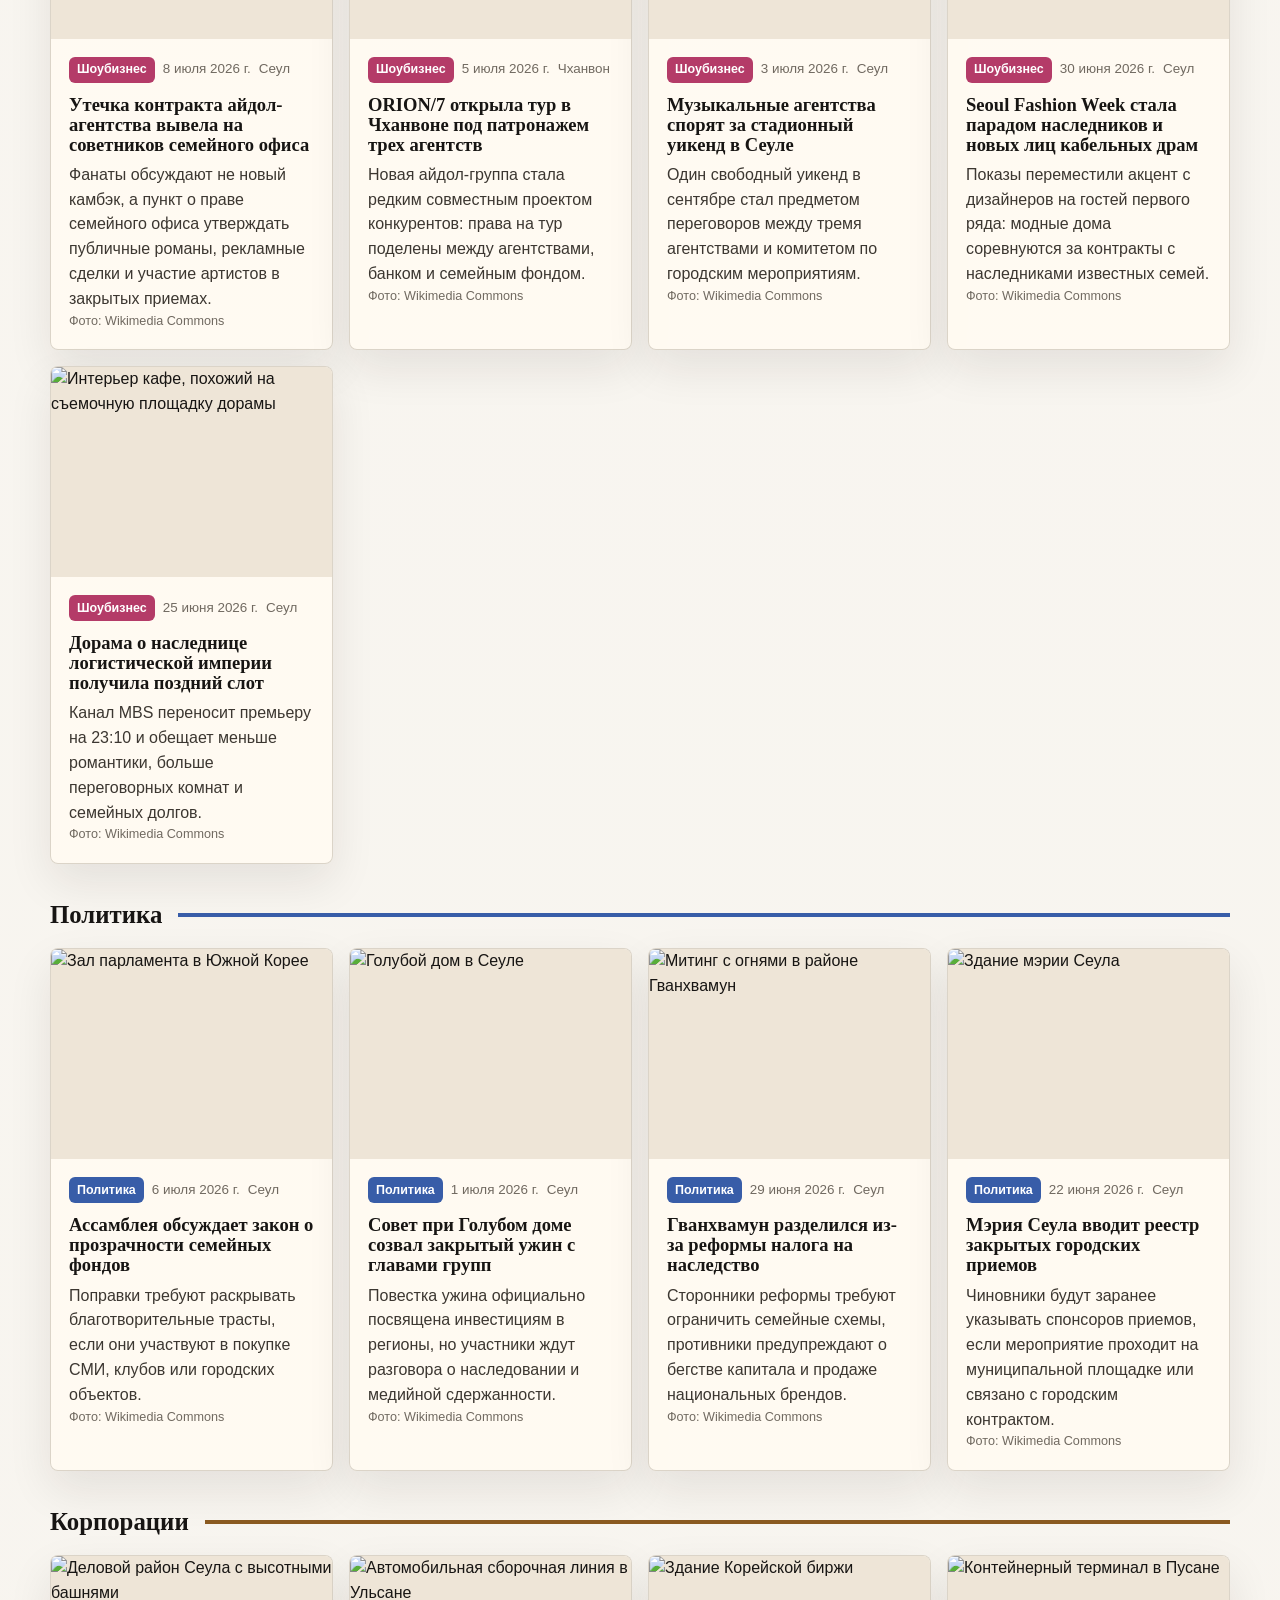
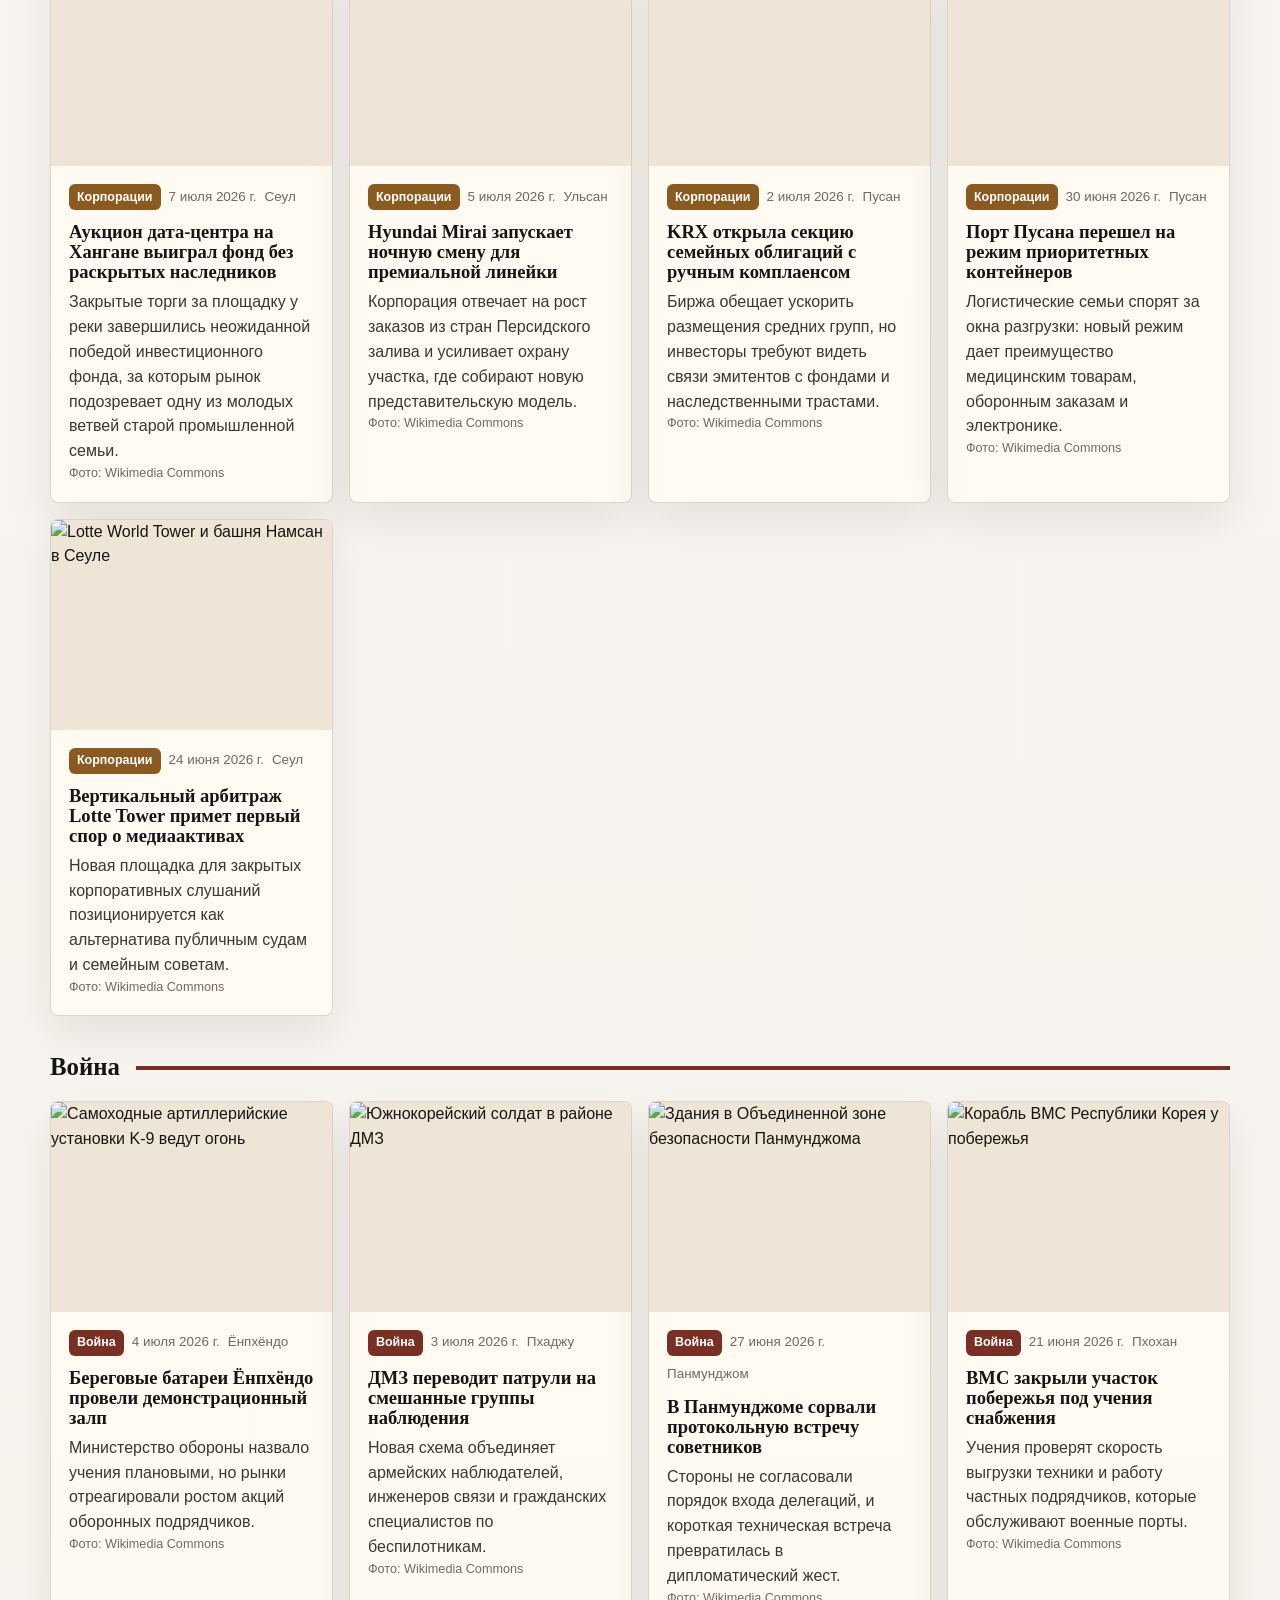
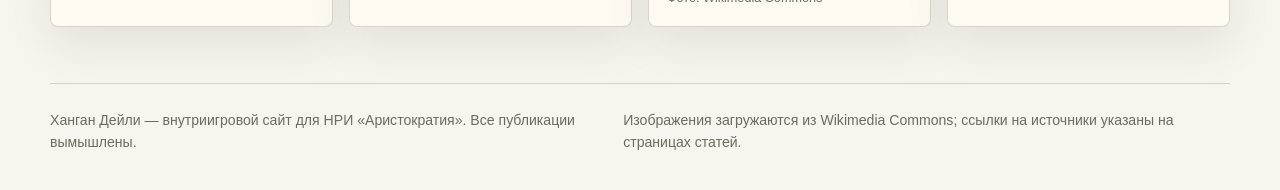
==== commit 5eb064d1: "Refresh news cache every ten seconds" ====
--- a/index.html
+++ b/index.html
@@ -46,7 +46,7 @@
 
     <script>
       document.write(
-        `<script src="scripts/news.js?v=${Math.floor(Date.now() / 60000)}"><\/script>`,
+        `<script src="scripts/news.js?v=${Math.floor(Date.now() / 10000)}"><\/script>`,
       );
     </script>
     <script src="scripts/app.js"></script>
